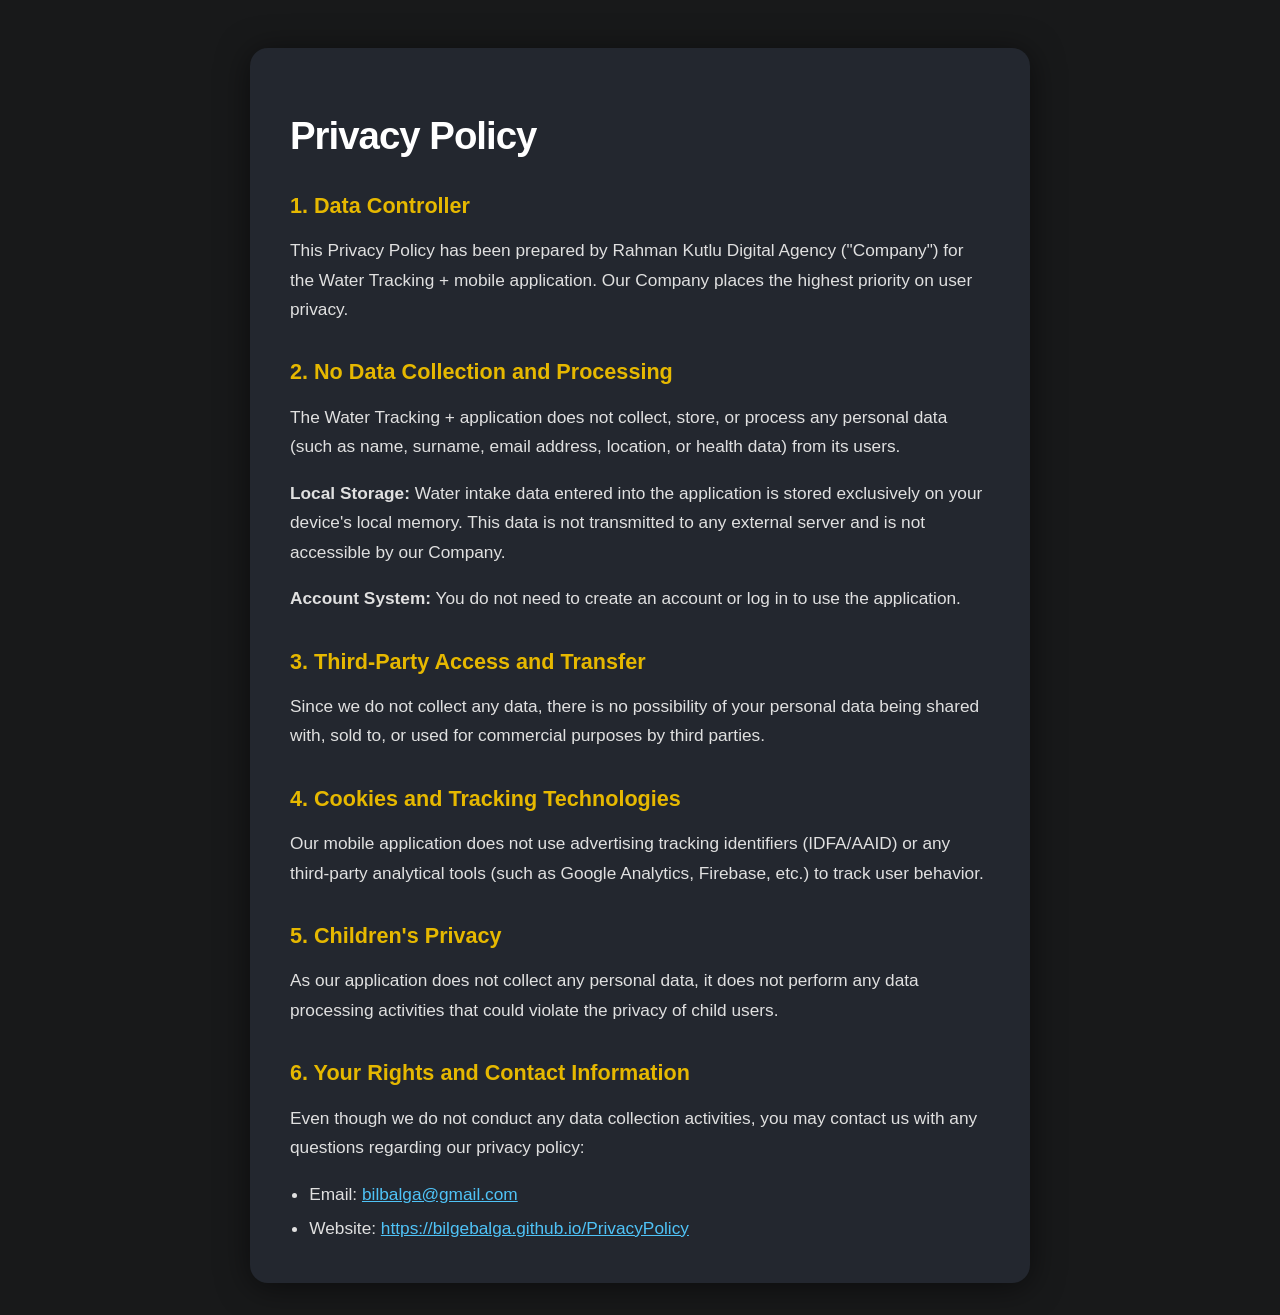
==== PrivacyPolicy.html @ dff9fa02 "add Privacy Policy" ====
<html>
<head>
    <meta charset="UTF-8">
    <title>Privacy Policy</title>
    <meta name="viewport" content="width=device-width, initial-scale=1.0">
    <style>
        body {
            background: #18191a;
            color: #f3f3f3;
            font-family: 'DM Sans', 'Segoe UI', Arial, sans-serif;
            margin: 0;
            padding: 0;
            min-height: 100vh;
        }
        .privacy-policy {
            max-width: 700px;
            margin: 3rem auto 2rem auto;
            background: #23272f;
            border-radius: 18px;
            box-shadow: 0 4px 32px 0 #0008;
            padding: 2.5rem 2.5rem 2rem 2.5rem;
        }
        h1 {
            font-size: 2.4rem;
            font-weight: 700;
            margin-bottom: 2.2rem;
            color: #fff;
            letter-spacing: -1px;
        }
        h2 {
            font-size: 1.35rem;
            font-weight: 700;
            margin-top: 2.2rem;
            margin-bottom: 0.7rem;
            color: #e6b800;
        }
        p, ul {
            font-size: 1.08rem;
            line-height: 1.7;
            color: #e0e0e0;
        }
        ul {
            margin-top: 0.5rem;
            margin-bottom: 0.5rem;
            padding-left: 1.2rem;
        }
        li {
            margin-bottom: 0.3rem;
        }
        a {
            color: #4fc3f7;
            text-decoration: underline;
            transition: color 0.2s;
        }
        a:hover {
            color: #e6b800;
        }
        @media (max-width: 600px) {
            .privacy-policy {
                padding: 1.2rem 0.7rem 1.2rem 0.7rem;
            }
            h1 {
                font-size: 1.5rem;
            }
            h2 {
                font-size: 1.1rem;
            }
        }
    </style>
</head>
<body>
    <main class="privacy-policy">
        <h1>Privacy Policy</h1>
        <section>
            <h2>1. Data Controller</h2>
            <p>This Privacy Policy has been prepared by Rahman Kutlu Digital Agency ("Company") for the Water Tracking + mobile application. Our Company places the highest priority on user privacy.</p>
        </section>
        <section>
            <h2>2. No Data Collection and Processing</h2>
            <p>The Water Tracking + application does not collect, store, or process any personal data (such as name, surname, email address, location, or health data) from its users.</p>
            <p><strong>Local Storage:</strong> Water intake data entered into the application is stored exclusively on your device's local memory. This data is not transmitted to any external server and is not accessible by our Company.</p>
            <p><strong>Account System:</strong> You do not need to create an account or log in to use the application.</p>
        </section>
        <section>
            <h2>3. Third-Party Access and Transfer</h2>
            <p>Since we do not collect any data, there is no possibility of your personal data being shared with, sold to, or used for commercial purposes by third parties.</p>
        </section>
        <section>
            <h2>4. Cookies and Tracking Technologies</h2>
            <p>Our mobile application does not use advertising tracking identifiers (IDFA/AAID) or any third-party analytical tools (such as Google Analytics, Firebase, etc.) to track user behavior.</p>
        </section>
        <section>
            <h2>5. Children's Privacy</h2>
            <p>As our application does not collect any personal data, it does not perform any data processing activities that could violate the privacy of child users.</p>
        </section>
        <section>
            <h2>6. Your Rights and Contact Information</h2>
            <p>Even though we do not conduct any data collection activities, you may contact us with any questions regarding our privacy policy:</p>
            <ul>
                <li>Email: <a href="mailto:bilbalga@gmail.com">bilbalga@gmail.com</a></li>
                <li>Website: <a href="https://bilgebalga.github.io/PrivacyPolicy">https://bilgebalga.github.io/PrivacyPolicy</a></li>
            </ul>
        </section>
    </main>
</body>
</html>
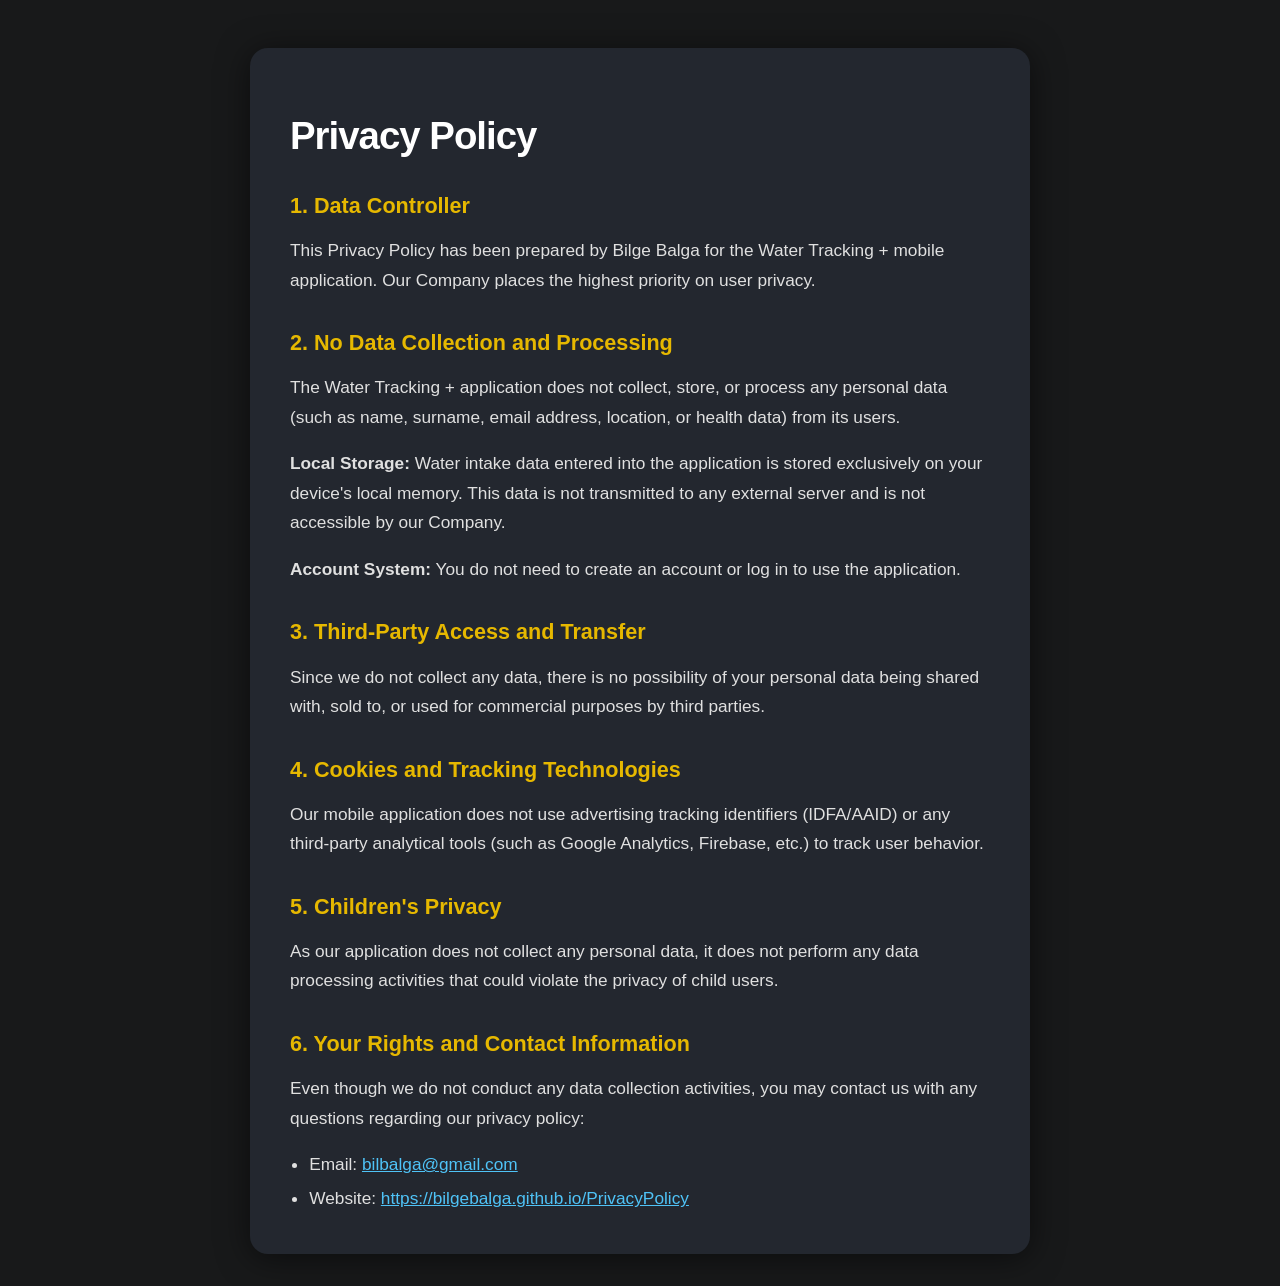
==== commit c8cfba7c: "fix" ====
--- a/PrivacyPolicy.html
+++ b/PrivacyPolicy.html
@@ -73,7 +73,7 @@
         <h1>Privacy Policy</h1>
         <section>
             <h2>1. Data Controller</h2>
-            <p>This Privacy Policy has been prepared by Rahman Kutlu Digital Agency ("Company") for the Water Tracking + mobile application. Our Company places the highest priority on user privacy.</p>
+            <p>This Privacy Policy has been prepared by Bilge Balga for the Water Tracking + mobile application. Our Company places the highest priority on user privacy.</p>
         </section>
         <section>
             <h2>2. No Data Collection and Processing</h2>
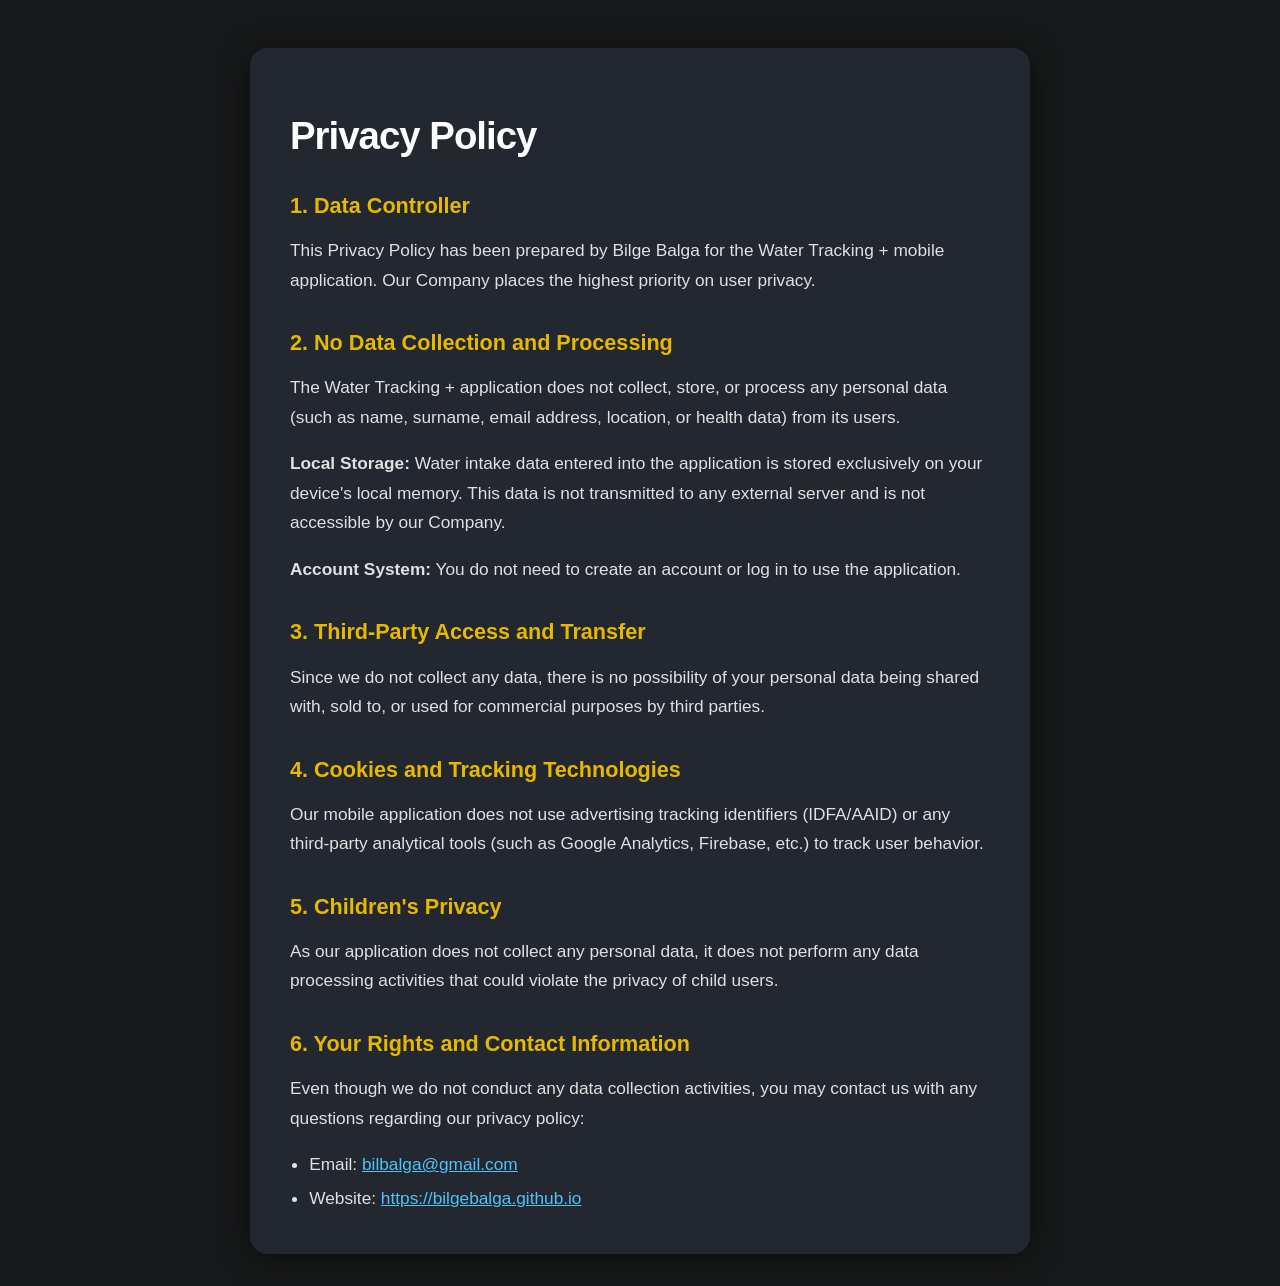
==== commit 4ece6dac: "fix" ====
--- a/PrivacyPolicy.html
+++ b/PrivacyPolicy.html
@@ -98,7 +98,7 @@
             <p>Even though we do not conduct any data collection activities, you may contact us with any questions regarding our privacy policy:</p>
             <ul>
                 <li>Email: <a href="mailto:bilbalga@gmail.com">bilbalga@gmail.com</a></li>
-                <li>Website: <a href="https://bilgebalga.github.io/PrivacyPolicy">https://bilgebalga.github.io/PrivacyPolicy</a></li>
+                <li>Website: <a href="https://bilgebalga.github.io/">https://bilgebalga.github.io</a></li>
             </ul>
         </section>
     </main>
